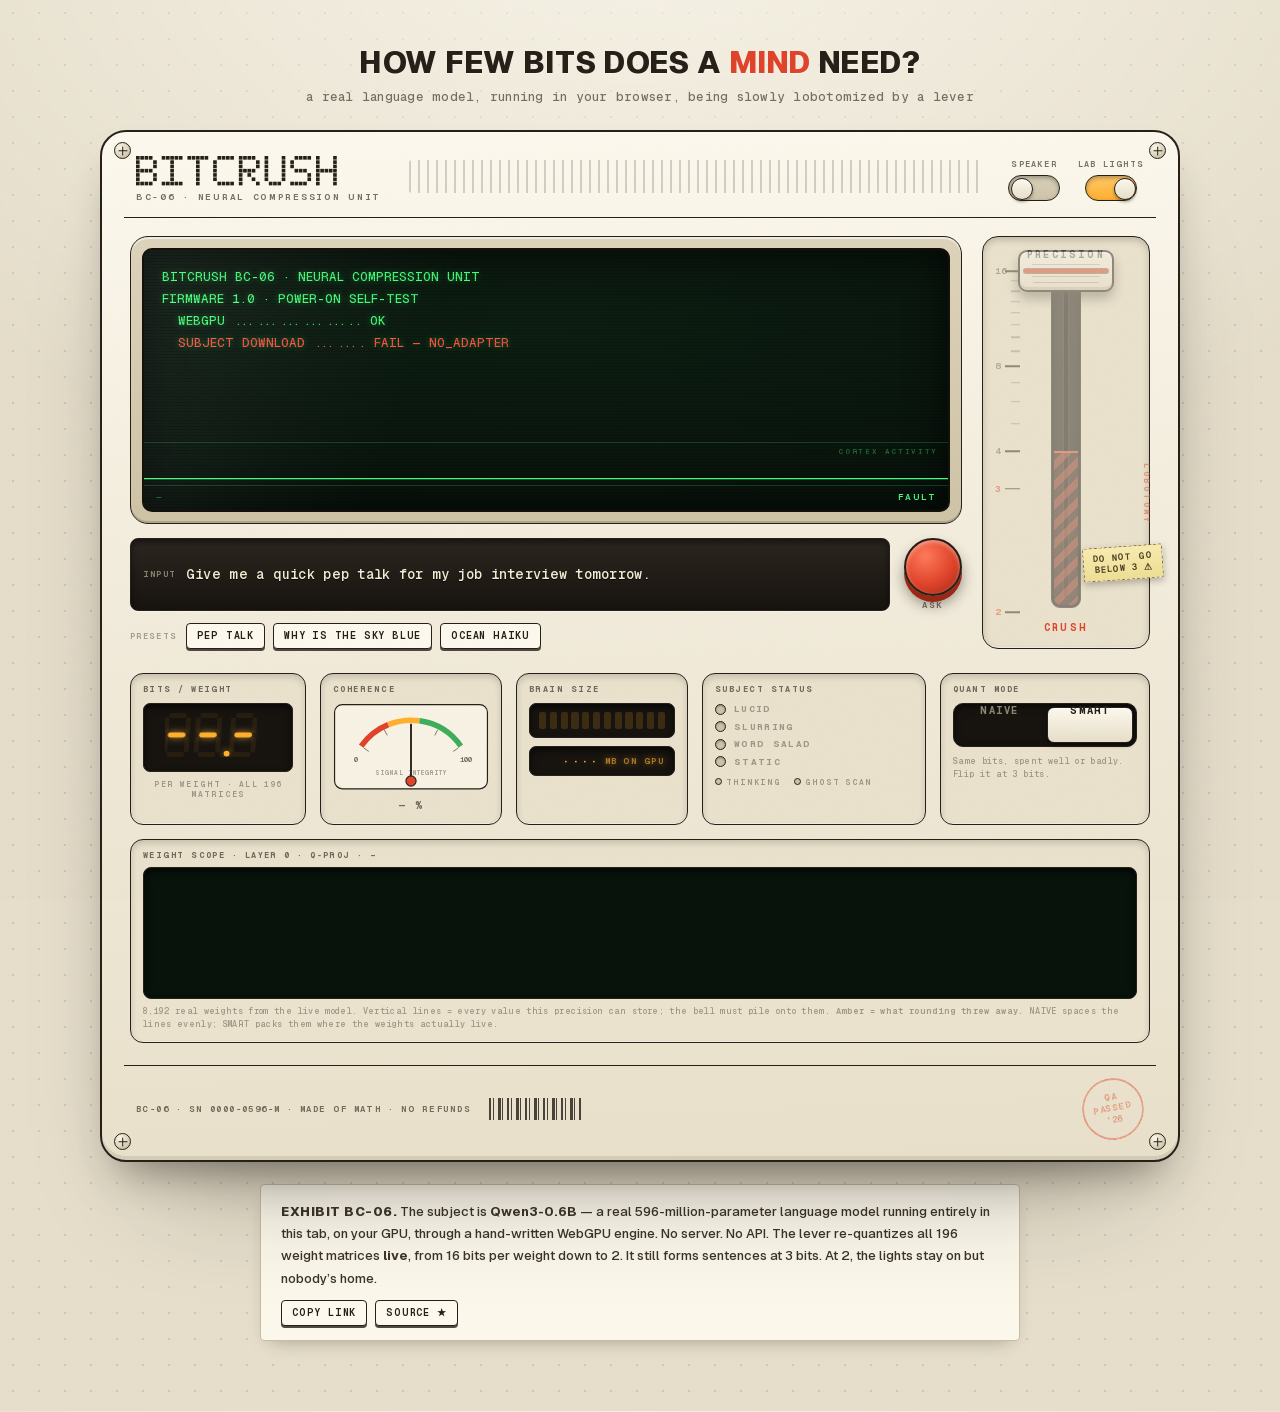
==== web/index.html @ f7dd3044 "BITCRUSH BC-06 — a real LLM in your browser, lobotomized by a lever A 596M-parameter language model " ====
<!doctype html>
<html lang="en">
<head>
<meta charset="utf-8" />
<meta name="viewport" content="width=device-width, initial-scale=1, viewport-fit=cover" />
<title>BITCRUSH BC-06 — lobotomize a live AI with a lever</title>
<meta name="description" content="A real 596-million-parameter language model running entirely in your browser on WebGPU. Slam the lever from 16 bits down to 2 and watch it lose its mind — live, on your words." />
<meta property="og:title" content="BITCRUSH BC-06 — how few bits does a mind need?" />
<meta property="og:description" content="A real LLM runs in your browser. A lever strips bits off every weight, live. It still talks at 3 bits. At 2, it speaks in tongues." />
<meta property="og:type" content="website" />
<meta name="theme-color" content="#e6decb" />
<link rel="icon" href="data:image/svg+xml,%3Csvg xmlns='http://www.w3.org/2000/svg' viewBox='0 0 7 9'%3E%3Crect width='7' height='9' fill='%23f5efe0'/%3E%3Cg fill='%23262019'%3E%3Crect x='1' y='1' width='4' height='1'/%3E%3Crect x='1' y='2' width='1' height='1'/%3E%3Crect x='5' y='2' width='1' height='1'/%3E%3Crect x='1' y='3' width='1' height='1'/%3E%3Crect x='5' y='3' width='1' height='1'/%3E%3Crect x='1' y='4' width='4' height='1'/%3E%3Crect x='1' y='5' width='1' height='1'/%3E%3Crect x='5' y='5' width='1' height='1'/%3E%3Crect x='1' y='6' width='1' height='1'/%3E%3Crect x='5' y='6' width='1' height='1'/%3E%3Crect x='1' y='7' width='3' height='1'/%3E%3C/g%3E%3Crect x='4' y='7' width='1' height='1' fill='%23e0442a'/%3E%3C/svg%3E" />
<link rel="stylesheet" href="./machine.css?v=2" />
</head>
<body>
<a class="skip" href="#lever">skip to the lever</a>

<header class="site-top">
  <h1>HOW FEW BITS DOES A <span class="redword">MIND</span> NEED?</h1>
  <p class="sub">a real language model, running in your browser, being slowly lobotomized by a lever</p>
</header>

<main class="bench">
  <!-- ═══ THE MACHINE ═══ -->
  <section class="device" id="device" aria-label="BITCRUSH BC-06 neural compression unit">
    <button class="screw s-tl" tabindex="-1" aria-hidden="true"></button>
    <button class="screw s-tr" tabindex="-1" aria-hidden="true"></button>
    <button class="screw s-bl" tabindex="-1" aria-hidden="true"></button>
    <button class="screw s-br" tabindex="-1" aria-hidden="true"></button>

    <div class="plate-top">
      <div class="brand">
        <div id="pixelmark" aria-label="BITCRUSH"></div>
        <div class="brand-sub">BC-06 · NEURAL COMPRESSION UNIT</div>
      </div>
      <div class="vents" aria-hidden="true"></div>
      <div class="top-switches">
        <div class="switch-unit">
          <span>SPEAKER</span>
          <button class="rocker" id="swSound" aria-pressed="false" aria-label="Speaker on/off"></button>
        </div>
        <div class="switch-unit">
          <span>LAB LIGHTS</span>
          <button class="rocker" id="swLights" aria-pressed="true" aria-label="Lab lights on/off"></button>
        </div>
      </div>
    </div>

    <div class="mainrow">
      <div class="left">
        <div class="crt-bezel">
          <div class="crt" id="crt">
            <div class="crt-inner" id="crtInner">
              <div class="bootlog" id="bootlog"></div>
              <div class="chat" id="chat" hidden>
                <div class="q" id="qEcho"></div>
                <div class="ans" id="ans"><span id="outStream"></span><span class="cur" id="cursor" hidden></span></div>
                <div class="ghostline" id="ghostLine"></div>
              </div>
            </div>
            <div class="ekg-wrap"><canvas id="ekg"></canvas></div>
            <div class="statusline"><span id="stTok">—</span><span class="st-state" id="stState">BOOTING</span></div>
          </div>
        </div>

        <div class="askrow">
          <div class="tape-input">
            <span class="tp-label">INPUT</span>
            <input id="prompt" maxlength="160" spellcheck="false" autocomplete="off"
                   value="Give me a quick pep talk for my job interview tomorrow."
                   placeholder="ASK THE SUBJECT ANYTHING" aria-label="Ask the subject anything" />
          </div>
          <div class="arcade-unit">
            <button class="arcade" id="askBtn" aria-label="Ask"></button>
            <span>ASK</span>
          </div>
        </div>

        <div class="presets">
          <span class="presets-lab">PRESETS</span>
          <button class="chip" data-q="Give me a quick pep talk for my job interview tomorrow.">PEP TALK</button>
          <button class="chip" data-q="Why is the sky blue?">WHY IS THE SKY BLUE</button>
          <button class="chip" data-q="Write a haiku about the ocean.">OCEAN HAIKU</button>
        </div>
      </div>

      <div class="lever-unit">
        <span class="lu-lab">PRECISION</span>
        <div class="lever" id="lever" role="slider" tabindex="0"
             aria-label="Precision lever — bits per weight" aria-valuemin="2" aria-valuemax="16" aria-valuenow="16" aria-valuetext="16 bits per weight">
          <div class="scale" id="leverScale" aria-hidden="true"></div>
          <div class="slot"><div class="redzone"></div></div>
          <span class="rz-lab" aria-hidden="true">LOBOTOMY</span>
          <div class="cap" id="cap"></div>
        </div>
        <span class="lu-lab crush">CRUSH</span>
        <button class="tape" id="tape">DO NOT GO<br/>BELOW 3 ⚠</button>
      </div>
    </div>

    <div class="deck">
      <div class="module m-bits">
        <label>BITS / WEIGHT</label>
        <div class="lcd"><div id="seg"></div></div>
        <div class="sub-lab">PER WEIGHT · ALL 196 MATRICES</div>
      </div>

      <div class="module m-vu">
        <label>COHERENCE</label>
        <svg class="vusvg" viewBox="0 0 200 112" aria-hidden="true">
          <rect class="vu-face" x="2" y="2" width="196" height="108" rx="10"></rect>
          <path class="vu-arc red"   d="M36.1 55.3 A78 78 0 0 1 70.8 27.7"></path>
          <path class="vu-arc amb"   d="M70.8 27.7 A78 78 0 0 1 110.9 22.8"></path>
          <path class="vu-arc green" d="M110.9 22.8 A78 78 0 0 1 163.9 55.3"></path>
          <line class="vu-tick" x1="45.9" y1="62.1" x2="39.4" y2="57.6"></line>
          <line class="vu-tick" x1="69.5" y1="41.5" x2="65.8" y2="34.4"></line>
          <line class="vu-tick" x1="100" y1="34" x2="100" y2="26"></line>
          <line class="vu-tick" x1="130.5" y1="41.5" x2="134.2" y2="34.4"></line>
          <line class="vu-tick" x1="154.1" y1="62.1" x2="160.6" y2="57.6"></line>
          <text class="vu-num" x="30" y="76" text-anchor="middle">0</text>
          <text class="vu-num" x="170" y="76" text-anchor="middle">100</text>
          <text class="vu-title" x="100" y="92" text-anchor="middle">SIGNAL INTEGRITY</text>
          <g id="needle" style="transform-origin: 100px 100px;">
            <line x1="100" y1="100" x2="100" y2="27"></line>
            <circle class="counter" cx="100" cy="100" r="6.5"></circle>
          </g>
        </svg>
        <div class="vu-readout"><span id="cohNum">—</span> %</div>
      </div>

      <div class="module m-size">
        <label>BRAIN SIZE</label>
        <div class="ledbar" id="ledbar" aria-hidden="true"></div>
        <div class="lcd small"><span id="mbNum">····</span><small>MB ON GPU</small></div>
      </div>

      <div class="module m-status">
        <label>SUBJECT STATUS</label>
        <ul class="leds" id="statusLeds">
          <li data-s="lucid" style="--led:#45d465"><i></i>LUCID</li>
          <li data-s="slurring" style="--led:#ffb02e"><i></i>SLURRING</li>
          <li data-s="salad" style="--led:#ff7a2e"><i></i>WORD SALAD</li>
          <li data-s="static" style="--led:#ff4030"><i></i>STATIC</li>
        </ul>
        <div class="minileds">
          <span id="ledThink"><i></i>THINKING</span>
          <span id="ledGhost"><i></i>GHOST SCAN</span>
        </div>
      </div>

      <div class="module m-mode">
        <label>QUANT MODE</label>
        <button class="bigswitch" id="modeSwitch" data-mode="smart" aria-label="Quantization mode: smart" aria-pressed="true">
          <span class="s-naive">NAIVE</span><span class="s-smart">SMART</span>
          <div class="paddle" aria-hidden="true"></div>
        </button>
        <div class="micro">Same bits, spent well or badly. Flip it at 3 bits.</div>
      </div>

      <div class="module m-scope">
        <label>WEIGHT SCOPE · LAYER 0 · Q-PROJ · <span id="scopeInfo">—</span></label>
        <canvas id="scope"></canvas>
        <div class="micro" id="scopeMicro">8,192 real weights from the live model. Vertical lines = every value this precision can store; the bell must pile onto them. <b>Amber = what rounding threw away.</b> NAIVE spaces the lines evenly; SMART packs them where the weights actually live.</div>
      </div>
    </div>

    <div class="plate-bot">
      <span class="serial">BC-06 · SN 0000-0596-M · MADE OF MATH · NO REFUNDS</span>
      <div class="barcode" aria-hidden="true"></div>
      <span class="plate-spacer"></span>
      <button class="stamp" id="stamp" tabindex="-1">QA<br/>PASSED<br/>’26</button>
    </div>
  </section>

  <!-- museum placard -->
  <aside class="placard">
    <p><strong>EXHIBIT BC-06.</strong> The subject is <em>Qwen3-0.6B</em> — a real 596-million-parameter language model running entirely in this tab, on your GPU, through a hand-written WebGPU engine. No server. No API. The lever re-quantizes all 196 weight matrices <em>live</em>, from 16 bits per weight down to 2. It still forms sentences at 3 bits. At 2, the lights stay on but nobody’s home.</p>
    <div class="pl-actions">
      <button class="chip" id="copyLink">COPY LINK</button>
      <a class="chip" href="https://github.com/blazingphoenix7/bitcrush" id="srcLink" target="_blank" rel="noreferrer">SOURCE ★</a>
      <span class="pl-perf" id="perfNote"></span>
    </div>
  </aside>
</main>

<div class="sr-live" aria-live="polite" id="srLive"></div>
<noscript><p style="text-align:center;font-family:monospace">BC-06 requires JavaScript (and WebGPU).</p></noscript>
<script type="module" src="./machine.mjs?v=8"></script>
</body>
</html>
---- web/machine.css ----
/* ═══════════════════════════════════════════════════════════════════════════
   BITCRUSH BC-06 — the page is a machine.
   Warm bench, cream instrument, silkscreen ink, phosphor CRT, amber LEDs.
   Nothing in the background moves. Everything on the device begs to be touched.
   ═══════════════════════════════════════════════════════════════════════════ */

@font-face { font-family: "Geist"; src: url("./fonts/Geist-Variable.woff2") format("woff2"); font-weight: 100 900; font-display: swap; }
@font-face { font-family: "Geist Mono"; src: url("./fonts/GeistMono-Variable.woff2") format("woff2"); font-weight: 100 900; font-display: swap; }

:root {
  /* bench + body */
  --desk: #e6decb;
  --desk-dot: rgba(41, 35, 25, .13);
  --paper-ink: #262019;

  /* the instrument */
  --shell: #f5efe0;         /* cream plastic */
  --shell-hi: #fdf9ee;
  --shell-lo: #e7dfc9;
  --recess: #eae2cd;        /* milled control wells */
  --ink: #262019;           /* silkscreen */
  --ink-soft: rgba(38, 32, 25, .62);
  --ink-faint: rgba(38, 32, 25, .38);

  /* lights + signals */
  --red: #e0442a;           /* cherry — danger, stamps, arcade button */
  --red-deep: #9c2716;
  --amber: #ffb02e;         /* LED / LCD */
  --amber-dim: rgba(255, 176, 46, .16);
  --phos: #45ff78;          /* CRT phosphor */
  --phos-dim: #1d5c33;
  --screen: #08130c;        /* CRT glass */
  --lcd-bg: #171410;

  --line: 1.5px solid var(--ink);
  --mono: "Geist Mono", ui-monospace, "Cascadia Mono", Consolas, monospace;
  --sans: "Geist", system-ui, -apple-system, sans-serif;

  --grain: url("data:image/svg+xml,%3Csvg xmlns='http://www.w3.org/2000/svg' width='240' height='240'%3E%3Cfilter id='n'%3E%3CfeTurbulence type='fractalNoise' baseFrequency='0.8' numOctaves='2' stitchTiles='stitch'/%3E%3C/filter%3E%3Crect width='100%25' height='100%25' filter='url(%23n)'/%3E%3C/svg%3E");
}

* { box-sizing: border-box; margin: 0; padding: 0; }
html { -webkit-text-size-adjust: 100%; }

body {
  min-height: 100vh;
  background:
    radial-gradient(ellipse 120% 80% at 50% -10%, rgba(255, 253, 244, .75), transparent 60%),
    radial-gradient(var(--desk-dot) 1px, transparent 1.4px),
    var(--desk);
  background-size: auto, 26px 26px, auto;
  color: var(--paper-ink);
  font-family: var(--sans);
  -webkit-font-smoothing: antialiased;
  overflow-x: hidden;
  transition: background-color .5s ease;
}
body::after { /* static paper grain — never animates */
  content: ""; position: fixed; inset: 0; z-index: 60; pointer-events: none;
  background-image: var(--grain); background-size: 240px;
  opacity: .045; mix-blend-mode: multiply;
}

/* lab lights off — the desk goes dark, the machine keeps its own light */
body.dark {
  --desk: #171310;
  --desk-dot: rgba(255, 244, 214, .07);
  --paper-ink: #d8d0bc;
  background:
    radial-gradient(ellipse 90% 60% at 50% 8%, rgba(69, 255, 120, .05), transparent 60%),
    radial-gradient(var(--desk-dot) 1px, transparent 1.4px),
    var(--desk);
  background-size: auto, 26px 26px, auto;
}
body.dark::after { mix-blend-mode: screen; opacity: .05; }
body.dark .device { box-shadow: 0 34px 60px -22px rgba(0, 0, 0, .85), 0 90px 140px -60px rgba(0, 0, 0, .7), inset 0 2px 0 var(--shell-hi); }
body.dark .crt { box-shadow: inset 0 0 42px rgba(0, 0, 0, .75), 0 0 54px rgba(69, 255, 120, .16); }
body.dark .placard { background: #211c15; border-color: #453b2c; color: #cfc6b0; box-shadow: 0 10px 24px -14px rgba(0,0,0,.9); }
body.dark .placard strong, body.dark .placard em { color: #ede4cd; }

.sr-live { position: absolute; width: 1px; height: 1px; overflow: hidden; clip-path: inset(50%); }
.skip { position: absolute; left: -9999px; top: 8px; z-index: 99; background: var(--ink); color: var(--shell); font: 700 12px var(--mono); padding: 8px 12px; border-radius: 6px; }
.skip:focus { left: 8px; }

::selection { background: var(--red); color: #fff; }

/* ── headline: a stenciled line on the wall, not a marketing hero ─────────── */
.site-top { text-align: center; padding: clamp(26px, 5vh, 52px) 16px 6px; }
.site-top h1 {
  font: 800 clamp(19px, 3.1vw, 31px)/1.15 var(--sans);
  letter-spacing: .01em; text-transform: uppercase;
  text-shadow: 0 1px 0 rgba(255, 255, 255, .5);
}
body.dark .site-top h1 { text-shadow: none; }
.site-top h1 .redword { color: var(--red); }
.site-top .sub {
  margin-top: 7px; font: 500 12.5px/1.5 var(--mono);
  color: var(--ink-soft); letter-spacing: .02em;
}
body.dark .site-top .sub { color: rgba(216, 208, 188, .72); }

/* ── bench layout ─────────────────────────────────────────────────────────── */
.bench { display: flex; flex-direction: column; align-items: center; gap: 22px; padding: 18px 14px 70px; }

/* ═══ THE DEVICE ═══════════════════════════════════════════════════════════ */
.device {
  position: relative;
  width: min(1080px, 100%);
  background: linear-gradient(178deg, var(--shell-hi) 0%, var(--shell) 34%, var(--shell-lo) 100%);
  border: 2px solid var(--ink);
  border-radius: 26px;
  padding: 20px 22px 18px;
  box-shadow:
    inset 0 2px 0 var(--shell-hi),
    inset 0 -4px 0 rgba(38, 32, 25, .10),
    0 26px 44px -20px rgba(38, 32, 25, .5),
    0 70px 110px -60px rgba(38, 32, 25, .38);
  transition: box-shadow .5s ease;
}
.device.rattle { animation: rattle .5s linear 1; }
@keyframes rattle {
  0%, 100% { transform: translate(0, 0); }
  12% { transform: translate(-3px, 1px) rotate(-.24deg); } 25% { transform: translate(3px, -1px) rotate(.2deg); }
  37% { transform: translate(-3px, -1px); } 50% { transform: translate(3px, 1px) rotate(-.2deg); }
  62% { transform: translate(-2px, 1px); } 75% { transform: translate(2px, -1px); } 87% { transform: translate(-1px, 0); }
}

/* corner screws (click to spin — they do nothing, gloriously) */
.screw {
  position: absolute; width: 17px; height: 17px; border-radius: 50%;
  background: radial-gradient(circle at 34% 30%, #fbf6e8, #d8cfb6 62%, #b7ac8e);
  border: 1.5px solid var(--ink);
  cursor: pointer; padding: 0; transition: transform .45s cubic-bezier(.2, 1.4, .4, 1);
  z-index: 4;
}
.screw::before, .screw::after {
  content: ""; position: absolute; left: 50%; top: 50%; background: var(--ink); border-radius: 1px;
}
.screw::before { width: 9px; height: 1.6px; transform: translate(-50%, -50%); }
.screw::after { width: 1.6px; height: 9px; transform: translate(-50%, -50%); }
.s-tl { top: 10px; left: 12px; } .s-tr { top: 10px; right: 12px; }
.s-bl { bottom: 10px; left: 12px; } .s-br { bottom: 10px; right: 12px; }

/* ── top plate: brand + vents + switches ─────────────────────────────────── */
.plate-top {
  display: flex; align-items: center; gap: 20px;
  padding: 4px 12px 14px; border-bottom: var(--line);
}
.brand { display: flex; flex-direction: column; gap: 5px; min-width: 0; }
.pixelmark-svg { height: 30px; width: auto; display: block; }
.pxl { fill: var(--ink); }
.pxl.dead { fill: transparent; }
.pxl.hot { fill: var(--red); }
.brand-sub { font: 700 9.5px var(--mono); letter-spacing: .18em; color: var(--ink-soft); white-space: nowrap; }

.vents { flex: 1; align-self: stretch; margin: 4px 8px 10px; min-width: 40px;
  background: repeating-linear-gradient(90deg, var(--ink-faint) 0 2px, transparent 2px 9px);
  border-radius: 3px; opacity: .5;
}

.top-switches { display: flex; gap: 18px; align-items: center; }
.switch-unit { display: flex; flex-direction: column; align-items: center; gap: 5px; }
.switch-unit > span { font: 700 8.5px var(--mono); letter-spacing: .14em; color: var(--ink-soft); }

/* rocker toggle */
.rocker {
  width: 52px; height: 26px; border-radius: 14px; border: var(--line);
  background: linear-gradient(180deg, #d9d0b8, #cfc5a9);
  box-shadow: inset 0 2px 4px rgba(38, 32, 25, .35);
  position: relative; cursor: pointer; padding: 0;
  transition: background .15s ease;
}
.rocker::after {
  content: ""; position: absolute; top: 2px; left: 2px; width: 20px; height: 20px; border-radius: 50%;
  background: linear-gradient(180deg, var(--shell-hi), var(--shell-lo));
  border: 1.5px solid var(--ink);
  box-shadow: 0 2px 3px rgba(38, 32, 25, .4), inset 0 1px 0 #fff;
  transition: left .13s cubic-bezier(.3, 1.4, .5, 1);
}
.rocker[aria-pressed="true"] { background: linear-gradient(180deg, #ffca6a, var(--amber)); }
.rocker[aria-pressed="true"]::after { left: 28px; }
.rocker:active::after { transform: scale(.92); }

/* ── main row: CRT + lever ────────────────────────────────────────────────── */
.mainrow { display: grid; grid-template-columns: 1fr 168px; gap: 20px; padding: 18px 6px 6px; align-items: stretch; }

/* CRT bezel + glass */
.crt-bezel {
  background: linear-gradient(180deg, #ded4bc, #cfc4a6);
  border: var(--line); border-radius: 18px; padding: 11px;
  box-shadow: inset 0 2px 0 rgba(255, 255, 255, .55), inset 0 -2px 0 rgba(38, 32, 25, .18);
}
.crt {
  position: relative; border-radius: 10px; border: 2px solid #14100a;
  background: radial-gradient(ellipse 110% 90% at 50% 30%, #0d1e12, var(--screen) 78%);
  min-height: 264px;
  box-shadow: inset 0 0 38px rgba(0, 0, 0, .7);
  overflow: hidden;
  display: flex; flex-direction: column;
  transition: box-shadow .5s ease;
}
.crt::before { /* glass glare — static */
  content: ""; position: absolute; inset: 0; z-index: 3; pointer-events: none;
  background: linear-gradient(112deg, rgba(255, 255, 255, .075) 0%, rgba(255, 255, 255, .02) 24%, transparent 36%);
}
.crt::after { /* scanlines — static */
  content: ""; position: absolute; inset: 0; z-index: 3; pointer-events: none;
  background: repeating-linear-gradient(0deg, transparent 0 2px, rgba(0, 0, 0, .16) 2px 3px);
}
.crt.flicker .crt-inner { animation: flick .14s steps(2) infinite; }
@keyframes flick { 50% { opacity: .93; } }
.crt.tear .crt-inner { animation: tear .5s steps(6) 1; }
@keyframes tear {
  0% { clip-path: inset(0); transform: translateX(0); }
  18% { clip-path: inset(12% 0 64% 0); transform: translateX(-7px); }
  36% { clip-path: inset(58% 0 8% 0); transform: translateX(9px); }
  54% { clip-path: inset(30% 0 42% 0); transform: translateX(-5px); }
  72% { clip-path: inset(0 0 78% 0); transform: translateX(4px); }
  100% { clip-path: inset(0); transform: translateX(0); }
}

.crt-inner {
  position: relative; z-index: 1; flex: 1;
  padding: 16px 18px 8px;
  font: 500 14.5px/1.65 var(--mono);
  color: var(--phos);
  text-shadow: 0 0 7px rgba(69, 255, 120, .38);
  overflow-y: auto; max-height: 320px;
  scrollbar-width: thin; scrollbar-color: var(--phos-dim) transparent;
}
.bootlog { white-space: pre-wrap; word-break: break-word; font-size: 12.5px; line-height: 1.75; }
.bootlog .ok { color: var(--phos); } .bootlog .fail { color: #ff5340; }
.chat .q { color: var(--phos-dim); text-shadow: none; font-size: 12.5px; margin-bottom: 8px; }
.chat .ans { white-space: pre-wrap; word-break: break-word; }
.chat .tok { transition: color .25s ease; }

.cur { display: inline-block; width: .55ch; height: 1.02em; margin-left: 2px;
  background: var(--phos); vertical-align: text-bottom; transform: translateY(2px);
  animation: blink 1s steps(2) infinite; box-shadow: 0 0 8px rgba(69,255,120,.6); }
.cur[hidden] { display: none; }
@keyframes blink { 50% { opacity: 0; } }

/* ghost divergences — fp16's word haunts the crushed one */
.tok.div { border-bottom: 1px dashed var(--amber); cursor: help; position: relative; }
.tok.div:hover::after, .tok.div:focus::after {
  content: "16-BIT MEANT: " attr(data-meant);
  position: absolute; left: 0; bottom: calc(100% + 7px); z-index: 6;
  background: #0d1a10; border: 1px solid var(--phos); color: #b7ffcb;
  font: 700 9.5px var(--mono); letter-spacing: .06em; white-space: nowrap;
  padding: 4px 8px; border-radius: 3px;
  box-shadow: 0 0 14px rgba(69, 255, 120, .3);
}
.ghostline { margin-top: 10px; font-size: 10.5px; letter-spacing: .05em; color: var(--phos-dim); text-shadow: none; }
.ghostline b { color: var(--amber); font-weight: 700; }

.ekg-wrap { position: relative; z-index: 1; border-top: 1px solid rgba(69, 255, 120, .18); }
#ekg { display: block; width: 100%; height: 42px; }

.statusline {
  position: relative; z-index: 1;
  display: flex; justify-content: space-between; gap: 10px;
  padding: 5px 12px 7px; border-top: 1px solid rgba(69, 255, 120, .18);
  font: 700 9.5px var(--mono); letter-spacing: .12em; color: var(--phos-dim);
}
.statusline .st-state { color: var(--phos); }

/* ── ask row: label-tape input + arcade button ────────────────────────────── */
.askrow { display: flex; gap: 14px; margin-top: 14px; align-items: stretch; }
.tape-input {
  flex: 1; display: flex; align-items: center;
  background: linear-gradient(180deg, #2c2620, #17130e);
  border: var(--line); border-radius: 8px; padding: 0 4px 0 12px;
  box-shadow: inset 0 3px 6px rgba(0, 0, 0, .5), 0 1px 0 rgba(255, 255, 255, .4);
}
.tape-input .tp-label { font: 700 8.5px var(--mono); color: #8d8471; letter-spacing: .14em; margin-right: 10px; user-select: none; }
.tape-input input {
  flex: 1; background: none; border: 0; outline: 0;
  font: 600 13.5px var(--mono); letter-spacing: .02em;
  color: #f2ead2; text-shadow: 0 1px 0 rgba(0, 0, 0, .8);
  padding: 12px 8px 12px 0; min-width: 0;
}
.tape-input input::placeholder { color: #6b634f; }

.arcade-unit { display: flex; flex-direction: column; align-items: center; gap: 4px; }
.arcade {
  width: 58px; height: 58px; border-radius: 50%; border: 2px solid var(--ink); cursor: pointer;
  background: radial-gradient(circle at 36% 30%, #ff7a5a, var(--red) 55%, var(--red-deep));
  box-shadow: 0 6px 0 var(--red-deep), 0 9px 14px rgba(38, 32, 25, .45), inset 0 2px 4px rgba(255, 255, 255, .45);
  transition: transform .06s ease, box-shadow .06s ease;
}
.arcade:active, .arcade.pressed {
  transform: translateY(5px);
  box-shadow: 0 1px 0 var(--red-deep), 0 3px 6px rgba(38, 32, 25, .4), inset 0 2px 4px rgba(255, 255, 255, .35);
}
.arcade-unit > span { font: 700 9px var(--mono); letter-spacing: .18em; color: var(--ink-soft); }

.presets { display: flex; align-items: center; gap: 8px; margin-top: 12px; flex-wrap: wrap; }
.presets-lab { font: 700 8.5px var(--mono); letter-spacing: .16em; color: var(--ink-faint); }
.chip {
  font: 700 10px var(--mono); letter-spacing: .08em; color: var(--ink);
  background: var(--shell-hi); border: var(--line); border-radius: 4px;
  padding: 6px 10px; cursor: pointer;
  box-shadow: 0 2px 0 rgba(38, 32, 25, .8);
  transition: transform .06s ease, box-shadow .06s ease, background .12s ease, color .12s ease;
  text-decoration: none; display: inline-block;
}
.chip:hover { background: var(--ink); color: var(--shell-hi); }
.chip:active { transform: translateY(2px); box-shadow: 0 0 0 rgba(38, 32, 25, .8); }

/* ── THE LEVER ────────────────────────────────────────────────────────────── */
.lever-unit {
  position: relative; display: flex; flex-direction: column; align-items: center;
  background: var(--recess); border: var(--line); border-radius: 16px;
  padding: 12px 10px 14px;
  box-shadow: inset 0 3px 7px rgba(38, 32, 25, .22), inset 0 -1px 0 rgba(255, 255, 255, .6);
}
.lu-lab { font: 800 10px var(--mono); letter-spacing: .22em; color: var(--ink-soft); }
.lu-lab.crush { color: var(--red); }

.lever { position: relative; flex: 1; width: 100%; min-height: 300px; margin: 10px 0; cursor: grab; touch-action: none; outline-offset: 4px; }
.lever.grabbing { cursor: grabbing; }
.lever.locked { opacity: .45; pointer-events: none; }

.lever .scale { position: absolute; inset: 0 auto 0 6px; width: 30px; }
.lever .tick { position: absolute; top: var(--p); left: 12px; width: 9px; height: 1.5px; background: var(--ink-faint); transform: translateY(-50%); }
.lever .tick.major { left: 6px; width: 15px; background: var(--ink); }
.lever .tick-num {
  position: absolute; top: var(--p); left: -4px; transform: translateY(-50%);
  font: 700 9.5px var(--mono); color: var(--ink-soft);
}
.lever .tick-num.hot { color: var(--red); font-weight: 800; }

.lever .slot {
  position: absolute; top: 4px; bottom: 4px; left: 50%; width: 30px; transform: translateX(-50%);
  background: linear-gradient(180deg, #221d15, #171310);
  border: var(--line); border-radius: 9px;
  box-shadow: inset 0 4px 9px rgba(0, 0, 0, .7);
}
.lever .slot::before { /* center rail */
  content: ""; position: absolute; left: 50%; top: 8px; bottom: 8px; width: 4px; transform: translateX(-50%);
  background: #060504; border-radius: 3px; box-shadow: 0 0 0 1px rgba(255,255,255,.05);
}
.lever .redzone {
  position: absolute; left: 2px; right: 2px; top: var(--rz); bottom: 2px;
  border-radius: 0 0 7px 7px;
  background: repeating-linear-gradient(-45deg, rgba(224, 68, 42, .5) 0 7px, rgba(224, 68, 42, .12) 7px 14px);
  border-top: 2px solid var(--red);
}
.lever .rz-lab {
  position: absolute; right: -13px; top: calc(var(--rz) + 12px);
  writing-mode: vertical-rl; font: 800 8.5px var(--mono); letter-spacing: .3em;
  color: var(--red);
}

.lever .cap {
  position: absolute; top: var(--p); left: 50%; transform: translate(-50%, -50%);
  width: 96px; height: 42px; z-index: 2;
  background: linear-gradient(180deg, var(--shell-hi) 0%, var(--shell) 45%, var(--shell-lo) 100%);
  border: 2px solid var(--ink); border-radius: 9px;
  box-shadow: 0 7px 12px rgba(38, 32, 25, .5), inset 0 2px 0 #fff, inset 0 -3px 0 rgba(38, 32, 25, .16);
  transition: width .1s ease, height .1s ease;
}
.lever .cap::before { /* grip ridges */
  content: ""; position: absolute; inset: 7px 12px;
  background: repeating-linear-gradient(0deg, rgba(38, 32, 25, .28) 0 1.5px, transparent 1.5px 6px);
  border-radius: 3px;
}
.lever .cap::after { /* index stripe */
  content: ""; position: absolute; left: 4px; right: 4px; top: 50%; height: 4px; transform: translateY(-50%);
  background: var(--red); border-radius: 2px; box-shadow: 0 0 0 1px rgba(38, 32, 25, .55);
}
.lever.grabbing .cap { width: 100px; height: 46px; }

/* the dare */
.tape {
  position: absolute; right: -14px; bottom: 68px; z-index: 3;
  transform: rotate(-4deg);
  background: linear-gradient(180deg, #f8ecb1, #efdf95);
  border: 1.5px dashed rgba(38, 32, 25, .55); border-radius: 2px;
  font: 700 9px var(--mono); letter-spacing: .1em; color: #4a3d1f;
  padding: 5px 9px; cursor: pointer;
  box-shadow: 0 3px 7px rgba(38, 32, 25, .3);
  transition: transform .15s ease;
}
.tape:hover { transform: rotate(-1deg) scale(1.05); }

/* ── control deck ─────────────────────────────────────────────────────────── */
.deck {
  display: grid; grid-template-columns: 176px 182px 172px 1fr 210px; gap: 14px;
  padding: 18px 6px 8px; align-items: stretch;
}
.m-scope { grid-column: 1 / -1; }                 /* the scope is a full-width bench strip */
.module {
  background: var(--recess); border: var(--line); border-radius: 13px;
  padding: 10px 12px 12px;
  box-shadow: inset 0 3px 6px rgba(38, 32, 25, .18), inset 0 -1px 0 rgba(255, 255, 255, .55);
  display: flex; flex-direction: column; gap: 8px; min-width: 0;
}
.module > label { font: 800 8.5px var(--mono); letter-spacing: .17em; color: var(--ink-soft); white-space: nowrap; overflow: hidden; text-overflow: ellipsis; }

.lcd {
  background: var(--lcd-bg); border: var(--line); border-radius: 7px;
  box-shadow: inset 0 3px 7px rgba(0, 0, 0, .65);
  padding: 9px 10px; display: flex; align-items: center; justify-content: center;
}
.seg7 { height: 44px; width: auto; color: var(--amber); }
.seg { fill: currentColor; opacity: .07; }
.seg.on { opacity: 1; filter: drop-shadow(0 0 4px rgba(255, 176, 46, .75)); }
.lcd.small { padding: 6px 10px; font: 700 13px var(--mono); color: var(--amber); letter-spacing: .1em; text-shadow: 0 0 6px rgba(255, 176, 46, .5); justify-content: flex-end; }
.lcd.small small { font-size: 9px; color: rgba(255, 176, 46, .6); margin-left: 5px; letter-spacing: .14em; }
.m-bits .sub-lab { font: 700 8px var(--mono); letter-spacing: .14em; color: var(--ink-faint); text-align: center; }

/* VU */
.vusvg { width: 100%; height: auto; display: block; }
.vu-face { fill: #f8f3e4; stroke: var(--ink); stroke-width: 1.5; }
.vu-arc { fill: none; stroke-width: 7; }
.vu-arc.green { stroke: #3fae5c; } .vu-arc.amb { stroke: var(--amber); } .vu-arc.red { stroke: var(--red); }
.vu-tick { stroke: var(--ink-soft); stroke-width: 1.2; }
.vu-num { font: 800 9px var(--mono); fill: var(--ink-soft); }
.vu-title { font: 800 8px var(--mono); letter-spacing: .18em; fill: var(--ink-faint); }
#needle { transition: transform .55s cubic-bezier(.25, 1.5, .4, 1); }
#needle line { stroke: var(--ink); stroke-width: 2.4; }
#needle .counter { fill: var(--red); stroke: var(--ink); stroke-width: 1.5; }
.vu-readout { font: 700 11px var(--mono); color: var(--ink-soft); text-align: center; letter-spacing: .1em; }

/* LED bargraph (brain size) */
.ledbar { display: flex; gap: 3.5px; background: var(--lcd-bg); border: var(--line); border-radius: 7px; padding: 8px 9px; box-shadow: inset 0 3px 7px rgba(0,0,0,.65); }
.ledbar i { flex: 1; height: 17px; border-radius: 2px; background: var(--amber-dim); }
.ledbar i.on { background: var(--amber); box-shadow: 0 0 7px rgba(255, 176, 46, .8); }
.ledbar i.on.top { background: #ff6a3d; box-shadow: 0 0 7px rgba(255, 106, 61, .8); }

/* status LEDs */
.leds { list-style: none; display: flex; flex-direction: column; gap: 5.5px; }
.leds li { display: flex; align-items: center; gap: 8px; font: 800 9.5px var(--mono); letter-spacing: .14em; color: var(--ink-faint); }
.leds li i { width: 11px; height: 11px; border-radius: 50%; border: 1.5px solid var(--ink); background: #cdc3a8; box-shadow: inset 0 1px 2px rgba(38,32,25,.4); }
.leds li.on { color: var(--ink); }
.leds li.on i { background: var(--led, var(--phos)); box-shadow: 0 0 9px var(--led, var(--phos)); }
.minileds { display: flex; gap: 13px; margin-top: 2px; font: 700 8px var(--mono); letter-spacing: .12em; color: var(--ink-faint); align-items: center; }
.minileds i { width: 7px; height: 7px; border-radius: 50%; border: 1px solid var(--ink); background: #cdc3a8; display: inline-block; margin-right: 4px; vertical-align: 0; }
.minileds .lit i { background: var(--amber); box-shadow: 0 0 6px var(--amber); }

/* mode switch */
.bigswitch {
  position: relative; height: 44px; border: var(--line); border-radius: 10px; cursor: pointer;
  background: var(--lcd-bg); box-shadow: inset 0 3px 7px rgba(0, 0, 0, .6);
  display: grid; grid-template-columns: 1fr 1fr; padding: 0;
}
.bigswitch span {
  z-index: 1; display: flex; align-items: center; justify-content: center;
  font: 800 10.5px var(--mono); letter-spacing: .12em; color: #8d8471;
  transition: color .15s ease;
}
.bigswitch .paddle {
  position: absolute; top: 3px; bottom: 3px; left: 3px; width: calc(50% - 5px); border-radius: 7px;
  background: linear-gradient(180deg, var(--shell-hi), var(--shell-lo));
  border: 1.5px solid var(--ink);
  box-shadow: 0 2px 4px rgba(0, 0, 0, .5), inset 0 1px 0 #fff;
  transition: left .15s cubic-bezier(.3, 1.3, .5, 1);
}
.bigswitch[data-mode="smart"] .paddle { left: calc(50% + 2px); }
.bigswitch[data-mode="naive"] .s-naive, .bigswitch[data-mode="smart"] .s-smart { color: var(--ink); }
.micro { font: 600 8.5px/1.5 var(--mono); letter-spacing: .04em; color: var(--ink-faint); }

/* scope */
.m-scope { gap: 6px; }
#scope { display: block; width: 100%; height: 132px; background: var(--screen); border: var(--line); border-radius: 8px; box-shadow: inset 0 3px 9px rgba(0, 0, 0, .7); }

/* EKG strip label */
.ekg-wrap::after {
  content: "CORTEX ACTIVITY"; position: absolute; right: 10px; top: 4px;
  font: 800 7.5px var(--mono); letter-spacing: .22em; color: rgba(69, 255, 120, .34);
  pointer-events: none;
}
.ekg-wrap { position: relative; }

/* ── bottom plate ─────────────────────────────────────────────────────────── */
.plate-bot {
  display: flex; align-items: center; gap: 18px;
  margin-top: 14px; padding: 12px 12px 2px; border-top: var(--line);
}
.serial { font: 700 9px var(--mono); letter-spacing: .16em; color: var(--ink-soft); }
.barcode {
  width: 92px; height: 22px; opacity: .82;
  background: repeating-linear-gradient(90deg,
    var(--ink) 0 2px, transparent 2px 4px, var(--ink) 4px 5px, transparent 5px 9px,
    var(--ink) 9px 12px, transparent 12px 13px, var(--ink) 13px 14px, transparent 14px 18px);
}
.plate-spacer { flex: 1; }
.stamp {
  transform: rotate(-11deg);
  border: 2.5px solid var(--red); color: var(--red); border-radius: 50%;
  width: 62px; height: 62px; display: grid; place-items: center;
  font: 800 9px/1.25 var(--mono); text-align: center; letter-spacing: .08em;
  opacity: .82; background: transparent; cursor: pointer; padding: 0;
  transition: transform .6s cubic-bezier(.2, 1.3, .4, 1);
  mask-image: var(--grain); mask-size: 130px; /* inky stamp texture */
}

/* ── placard ──────────────────────────────────────────────────────────────── */
.placard {
  width: min(760px, 100%);
  background: #fbf7ea; border: 1.5px solid #c9bd9f; border-radius: 4px;
  padding: 16px 20px 14px;
  box-shadow: 0 8px 18px -10px rgba(38, 32, 25, .4);
  font: 500 13px/1.7 var(--sans);
  color: #3c3427;
  transition: background .5s ease, color .5s ease;
}
.placard strong { font-weight: 800; letter-spacing: .04em; }
.placard em { font-style: normal; font-weight: 700; }
.placard .pl-actions { display: flex; gap: 8px; align-items: center; margin-top: 10px; flex-wrap: wrap; }
.placard .pl-perf { font: 600 10px var(--mono); color: var(--ink-faint); letter-spacing: .05em; margin-left: auto; }

/* ── focus / motion / responsive ──────────────────────────────────────────── */
:is(button, input, .lever, a):focus-visible { outline: 3px dashed var(--red); outline-offset: 3px; border-radius: 4px; }

@media (prefers-reduced-motion: reduce) {
  *, *::before, *::after { animation-duration: .001s !important; transition-duration: .001s !important; }
}

@media (max-width: 880px) {
  .mainrow { grid-template-columns: 1fr; }
  .device { padding: 14px 12px 12px; border-radius: 20px; }
  .plate-top { flex-wrap: wrap; gap: 12px; }
  .vents { display: none; }

  /* the lever lies down */
  .lever-unit { flex-direction: row; align-items: center; gap: 4px; padding: 10px 12px; }
  .lever { min-height: 84px; height: 84px; margin: 0 6px; }
  .lever .scale { inset: auto 0 4px 0; width: auto; height: 26px; }
  .lever .tick { top: auto; bottom: 10px; left: var(--p); width: 1.5px; height: 8px; transform: translateX(-50%); }
  .lever .tick.major { bottom: 6px; height: 13px; width: 2px; }
  .lever .tick-num { top: auto; bottom: -6px; left: var(--p); transform: translateX(-50%); }
  .lever .slot { top: 50%; bottom: auto; left: 4px; right: 4px; width: auto; height: 30px; transform: translateY(-78%); }
  .lever .slot::before { left: 8px; right: 8px; top: 50%; bottom: auto; width: auto; height: 4px; transform: translateY(-50%); }
  .lever .redzone { top: 2px; bottom: 2px; left: var(--rz); right: 2px; border-top: 0; border-left: 2px solid var(--red); border-radius: 0 7px 7px 0; }
  .lever .rz-lab { writing-mode: horizontal-tb; right: 2px; top: -12px; letter-spacing: .18em; }
  .lever .cap { top: 50%; left: var(--p); transform: translate(-50%, -78%); width: 46px; height: 62px; }
  .lever .cap::before { inset: 10px 8px; background: repeating-linear-gradient(90deg, rgba(38,32,25,.28) 0 1.5px, transparent 1.5px 6px); }
  .lever .cap::after { left: 50%; right: auto; top: 5px; bottom: 5px; width: 4px; height: auto; transform: translateX(-50%); }
  .tape { right: 8px; bottom: auto; top: -14px; }

  .deck { grid-template-columns: 1fr 1fr; }
  .m-scope { grid-column: 1 / -1; }
  .askrow { flex-direction: row; }
  .statusline { letter-spacing: .06em; }
}
@media (max-width: 480px) {
  .deck { grid-template-columns: 1fr; }
  .top-switches { gap: 10px; }
}
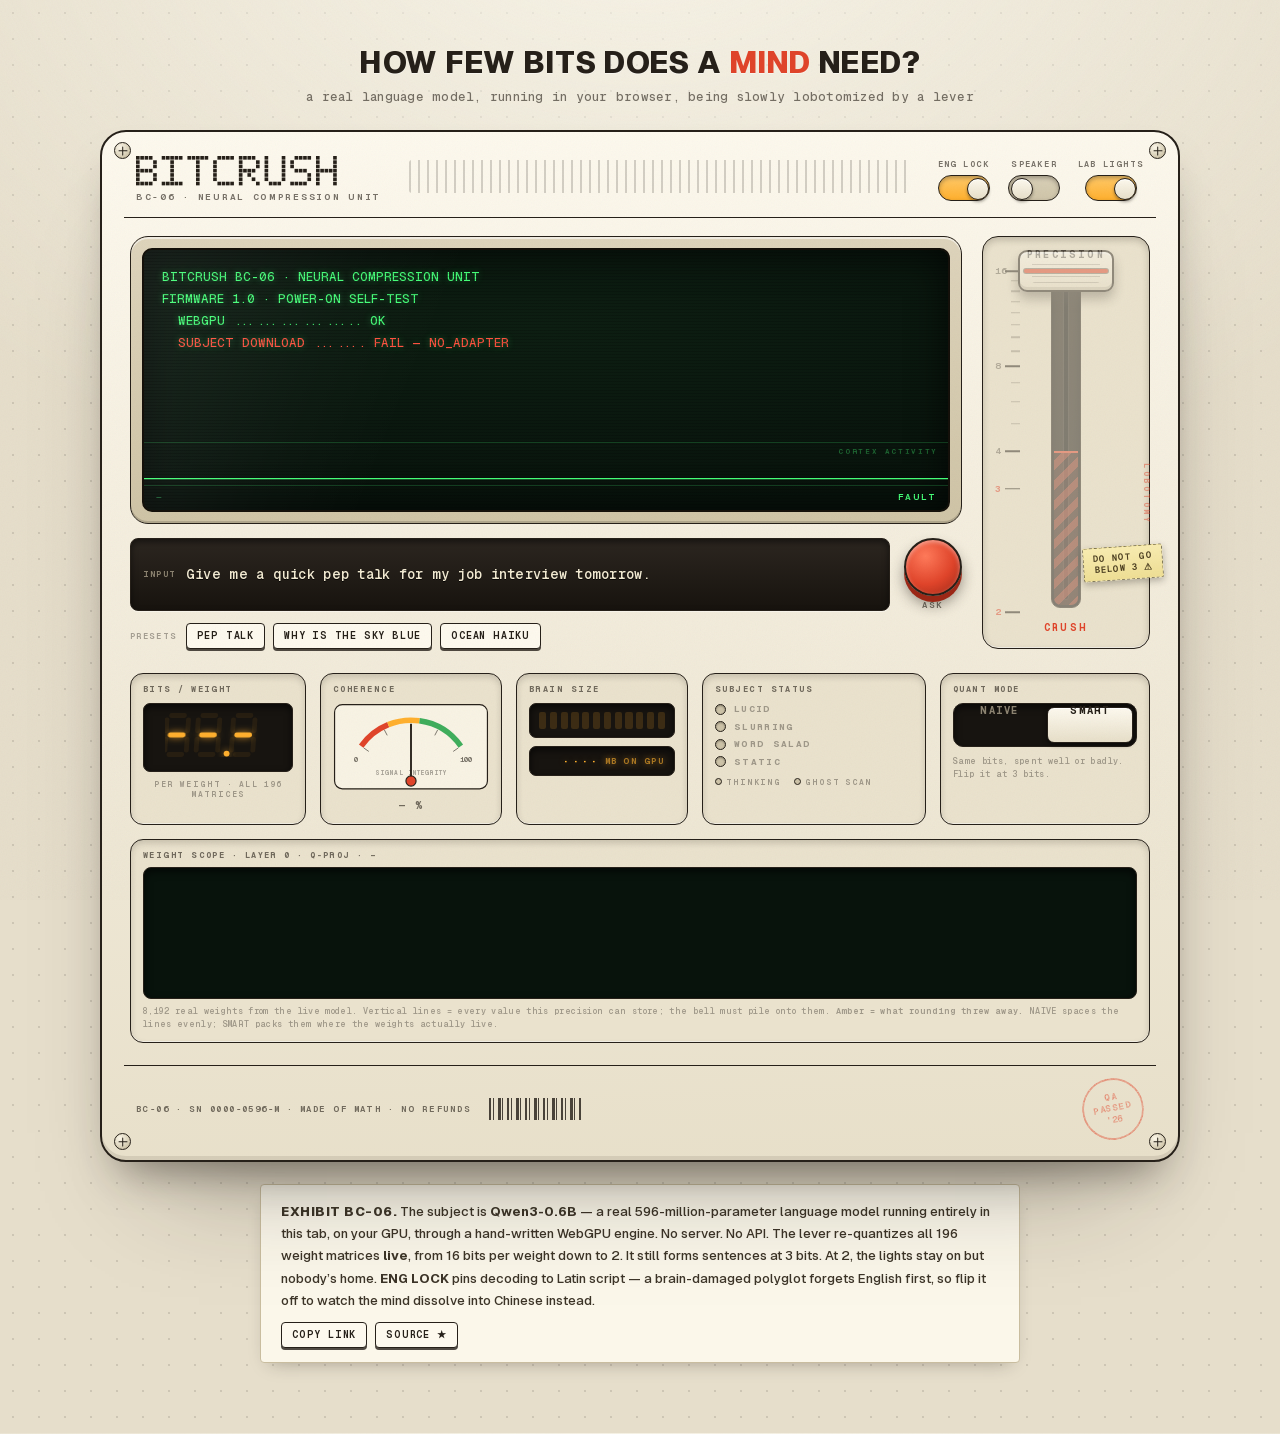
==== commit 46be3a7e: "ENG LOCK, English-anchored system prompt, drag-selection fix - system message in the chat template a" ====
--- a/web/index.html
+++ b/web/index.html
@@ -10,7 +10,7 @@
 <meta property="og:type" content="website" />
 <meta name="theme-color" content="#e6decb" />
 <link rel="icon" href="data:image/svg+xml,%3Csvg xmlns='http://www.w3.org/2000/svg' viewBox='0 0 7 9'%3E%3Crect width='7' height='9' fill='%23f5efe0'/%3E%3Cg fill='%23262019'%3E%3Crect x='1' y='1' width='4' height='1'/%3E%3Crect x='1' y='2' width='1' height='1'/%3E%3Crect x='5' y='2' width='1' height='1'/%3E%3Crect x='1' y='3' width='1' height='1'/%3E%3Crect x='5' y='3' width='1' height='1'/%3E%3Crect x='1' y='4' width='4' height='1'/%3E%3Crect x='1' y='5' width='1' height='1'/%3E%3Crect x='5' y='5' width='1' height='1'/%3E%3Crect x='1' y='6' width='1' height='1'/%3E%3Crect x='5' y='6' width='1' height='1'/%3E%3Crect x='1' y='7' width='3' height='1'/%3E%3C/g%3E%3Crect x='4' y='7' width='1' height='1' fill='%23e0442a'/%3E%3C/svg%3E" />
-<link rel="stylesheet" href="./machine.css?v=2" />
+<link rel="stylesheet" href="./machine.css?v=3" />
 </head>
 <body>
 <a class="skip" href="#lever">skip to the lever</a>
@@ -35,6 +35,10 @@
       </div>
       <div class="vents" aria-hidden="true"></div>
       <div class="top-switches">
+        <div class="switch-unit">
+          <span>ENG LOCK</span>
+          <button class="rocker" id="swLock" aria-pressed="true" aria-label="English lock: bans non-Latin tokens at decode time"></button>
+        </div>
         <div class="switch-unit">
           <span>SPEAKER</span>
           <button class="rocker" id="swSound" aria-pressed="false" aria-label="Speaker on/off"></button>
@@ -174,7 +178,7 @@
 
   <!-- museum placard -->
   <aside class="placard">
-    <p><strong>EXHIBIT BC-06.</strong> The subject is <em>Qwen3-0.6B</em> — a real 596-million-parameter language model running entirely in this tab, on your GPU, through a hand-written WebGPU engine. No server. No API. The lever re-quantizes all 196 weight matrices <em>live</em>, from 16 bits per weight down to 2. It still forms sentences at 3 bits. At 2, the lights stay on but nobody’s home.</p>
+    <p><strong>EXHIBIT BC-06.</strong> The subject is <em>Qwen3-0.6B</em> — a real 596-million-parameter language model running entirely in this tab, on your GPU, through a hand-written WebGPU engine. No server. No API. The lever re-quantizes all 196 weight matrices <em>live</em>, from 16 bits per weight down to 2. It still forms sentences at 3 bits. At 2, the lights stay on but nobody’s home. <em>ENG&nbsp;LOCK</em> pins decoding to Latin script — a brain-damaged polyglot forgets English first, so flip it off to watch the mind dissolve into Chinese instead.</p>
     <div class="pl-actions">
       <button class="chip" id="copyLink">COPY LINK</button>
       <a class="chip" href="https://github.com/blazingphoenix7/bitcrush" id="srcLink" target="_blank" rel="noreferrer">SOURCE ★</a>
@@ -185,6 +189,6 @@
 
 <div class="sr-live" aria-live="polite" id="srLive"></div>
 <noscript><p style="text-align:center;font-family:monospace">BC-06 requires JavaScript (and WebGPU).</p></noscript>
-<script type="module" src="./machine.mjs?v=8"></script>
+<script type="module" src="./machine.mjs?v=9"></script>
 </body>
 </html>
--- a/web/machine.css
+++ b/web/machine.css
@@ -105,6 +105,7 @@
 /* ═══ THE DEVICE ═══════════════════════════════════════════════════════════ */
 .device {
   position: relative;
+  user-select: none;                /* chrome is hardware, not prose — only the CRT text + input stay copyable */
   width: min(1080px, 100%);
   background: linear-gradient(178deg, var(--shell-hi) 0%, var(--shell) 34%, var(--shell-lo) 100%);
   border: 2px solid var(--ink);
@@ -221,6 +222,7 @@
 
 .crt-inner {
   position: relative; z-index: 1; flex: 1;
+  user-select: text;                /* the subject's words are copyable */
   padding: 16px 18px 8px;
   font: 500 14.5px/1.65 var(--mono);
   color: var(--phos);
@@ -274,7 +276,7 @@
 }
 .tape-input .tp-label { font: 700 8.5px var(--mono); color: #8d8471; letter-spacing: .14em; margin-right: 10px; user-select: none; }
 .tape-input input {
-  flex: 1; background: none; border: 0; outline: 0;
+  flex: 1; background: none; border: 0; outline: 0; user-select: text;
   font: 600 13.5px var(--mono); letter-spacing: .02em;
   color: #f2ead2; text-shadow: 0 1px 0 rgba(0, 0, 0, .8);
   padding: 12px 8px 12px 0; min-width: 0;
@@ -510,6 +512,9 @@
 .placard em { font-style: normal; font-weight: 700; }
 .placard .pl-actions { display: flex; gap: 8px; align-items: center; margin-top: 10px; flex-wrap: wrap; }
 .placard .pl-perf { font: 600 10px var(--mono); color: var(--ink-faint); letter-spacing: .05em; margin-left: auto; }
+
+/* while a lever drag is live, nothing on the page may select */
+body.dragging, body.dragging * { user-select: none !important; cursor: grabbing !important; }
 
 /* ── focus / motion / responsive ──────────────────────────────────────────── */
 :is(button, input, .lever, a):focus-visible { outline: 3px dashed var(--red); outline-offset: 3px; border-radius: 4px; }
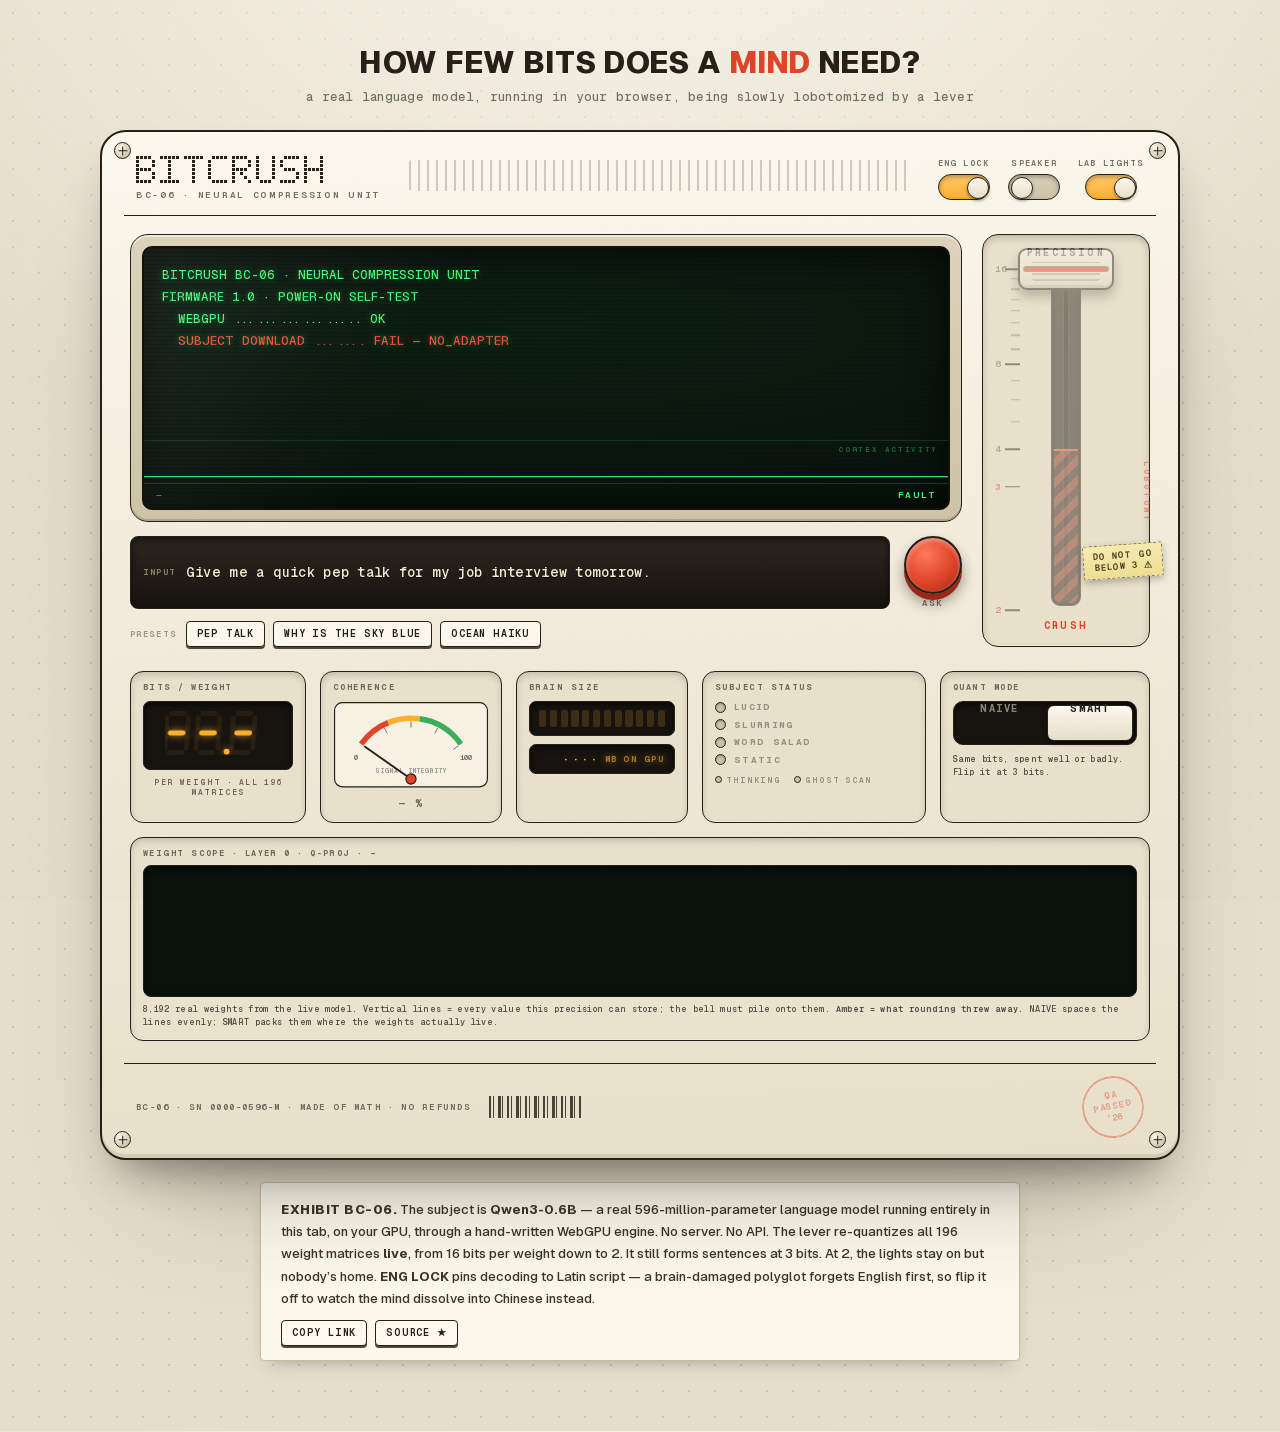
==== commit 15269587: "Pixel + responsiveness obsession pass Visual: - pixel wordmark renders 1:1 with its bitmap grid (28p" ====
--- a/web/index.html
+++ b/web/index.html
@@ -10,7 +10,7 @@
 <meta property="og:type" content="website" />
 <meta name="theme-color" content="#e6decb" />
 <link rel="icon" href="data:image/svg+xml,%3Csvg xmlns='http://www.w3.org/2000/svg' viewBox='0 0 7 9'%3E%3Crect width='7' height='9' fill='%23f5efe0'/%3E%3Cg fill='%23262019'%3E%3Crect x='1' y='1' width='4' height='1'/%3E%3Crect x='1' y='2' width='1' height='1'/%3E%3Crect x='5' y='2' width='1' height='1'/%3E%3Crect x='1' y='3' width='1' height='1'/%3E%3Crect x='5' y='3' width='1' height='1'/%3E%3Crect x='1' y='4' width='4' height='1'/%3E%3Crect x='1' y='5' width='1' height='1'/%3E%3Crect x='5' y='5' width='1' height='1'/%3E%3Crect x='1' y='6' width='1' height='1'/%3E%3Crect x='5' y='6' width='1' height='1'/%3E%3Crect x='1' y='7' width='3' height='1'/%3E%3C/g%3E%3Crect x='4' y='7' width='1' height='1' fill='%23e0442a'/%3E%3C/svg%3E" />
-<link rel="stylesheet" href="./machine.css?v=3" />
+<link rel="stylesheet" href="./machine.css?v=4" />
 </head>
 <body>
 <a class="skip" href="#lever">skip to the lever</a>
@@ -124,7 +124,7 @@
           <text class="vu-num" x="30" y="76" text-anchor="middle">0</text>
           <text class="vu-num" x="170" y="76" text-anchor="middle">100</text>
           <text class="vu-title" x="100" y="92" text-anchor="middle">SIGNAL INTEGRITY</text>
-          <g id="needle" style="transform-origin: 100px 100px;">
+          <g id="needle" style="transform-origin: 100px 100px; transform: rotate(-55deg);">
             <line x1="100" y1="100" x2="100" y2="27"></line>
             <circle class="counter" cx="100" cy="100" r="6.5"></circle>
           </g>
@@ -189,6 +189,6 @@
 
 <div class="sr-live" aria-live="polite" id="srLive"></div>
 <noscript><p style="text-align:center;font-family:monospace">BC-06 requires JavaScript (and WebGPU).</p></noscript>
-<script type="module" src="./machine.mjs?v=9"></script>
+<script type="module" src="./machine.mjs?v=10"></script>
 </body>
 </html>
--- a/web/machine.css
+++ b/web/machine.css
@@ -19,8 +19,9 @@
   --shell-lo: #e7dfc9;
   --recess: #eae2cd;        /* milled control wells */
   --ink: #262019;           /* silkscreen */
+  --ink-mid: rgba(38, 32, 25, .76);   /* small-but-must-read captions */
   --ink-soft: rgba(38, 32, 25, .62);
-  --ink-faint: rgba(38, 32, 25, .38);
+  --ink-faint: rgba(38, 32, 25, .42); /* decorative labels only — never sentences */
 
   /* lights + signals */
   --red: #e0442a;           /* cherry — danger, stamps, arcade button */
@@ -106,6 +107,7 @@
 .device {
   position: relative;
   user-select: none;                /* chrome is hardware, not prose — only the CRT text + input stay copyable */
+  -webkit-tap-highlight-color: transparent;
   width: min(1080px, 100%);
   background: linear-gradient(178deg, var(--shell-hi) 0%, var(--shell) 34%, var(--shell-lo) 100%);
   border: 2px solid var(--ink);
@@ -134,6 +136,7 @@
   cursor: pointer; padding: 0; transition: transform .45s cubic-bezier(.2, 1.4, .4, 1);
   z-index: 4;
 }
+.screw:hover { filter: brightness(1.12); }
 .screw::before, .screw::after {
   content: ""; position: absolute; left: 50%; top: 50%; background: var(--ink); border-radius: 1px;
 }
@@ -148,7 +151,7 @@
   padding: 4px 12px 14px; border-bottom: var(--line);
 }
 .brand { display: flex; flex-direction: column; gap: 5px; min-width: 0; }
-.pixelmark-svg { height: 30px; width: auto; display: block; }
+.pixelmark-svg { height: 28px; width: auto; display: block; }  /* 1:1 with the 28px viewBox — integer pixels, zero blur */
 .pxl { fill: var(--ink); }
 .pxl.dead { fill: transparent; }
 .pxl.hot { fill: var(--red); }
@@ -180,6 +183,7 @@
 }
 .rocker[aria-pressed="true"] { background: linear-gradient(180deg, #ffca6a, var(--amber)); }
 .rocker[aria-pressed="true"]::after { left: 28px; }
+.rocker:hover::after { filter: brightness(1.08); }
 .rocker:active::after { transform: scale(.92); }
 
 /* ── main row: CRT + lever ────────────────────────────────────────────────── */
@@ -204,9 +208,9 @@
   content: ""; position: absolute; inset: 0; z-index: 3; pointer-events: none;
   background: linear-gradient(112deg, rgba(255, 255, 255, .075) 0%, rgba(255, 255, 255, .02) 24%, transparent 36%);
 }
-.crt::after { /* scanlines — static */
+.crt::after { /* scanlines — static; 4px period lands on integer device px at 1x/1.5x/2x/2.5x DPR */
   content: ""; position: absolute; inset: 0; z-index: 3; pointer-events: none;
-  background: repeating-linear-gradient(0deg, transparent 0 2px, rgba(0, 0, 0, .16) 2px 3px);
+  background: repeating-linear-gradient(0deg, transparent 0 3px, rgba(0, 0, 0, .15) 3px 4px);
 }
 .crt.flicker .crt-inner { animation: flick .14s steps(2) infinite; }
 @keyframes flick { 50% { opacity: .93; } }
@@ -232,7 +236,7 @@
 }
 .bootlog { white-space: pre-wrap; word-break: break-word; font-size: 12.5px; line-height: 1.75; }
 .bootlog .ok { color: var(--phos); } .bootlog .fail { color: #ff5340; }
-.chat .q { color: var(--phos-dim); text-shadow: none; font-size: 12.5px; margin-bottom: 8px; }
+.chat .q { color: rgba(69, 255, 120, .62); text-shadow: none; font-size: 12.5px; margin-bottom: 8px; }
 .chat .ans { white-space: pre-wrap; word-break: break-word; }
 .chat .tok { transition: color .25s ease; }
 
@@ -252,7 +256,7 @@
   padding: 4px 8px; border-radius: 3px;
   box-shadow: 0 0 14px rgba(69, 255, 120, .3);
 }
-.ghostline { margin-top: 10px; font-size: 10.5px; letter-spacing: .05em; color: var(--phos-dim); text-shadow: none; }
+.ghostline { margin-top: 10px; font-size: 10.5px; letter-spacing: .05em; color: rgba(69, 255, 120, .56); text-shadow: none; }
 .ghostline b { color: var(--amber); font-weight: 700; }
 
 .ekg-wrap { position: relative; z-index: 1; border-top: 1px solid rgba(69, 255, 120, .18); }
@@ -262,7 +266,7 @@
   position: relative; z-index: 1;
   display: flex; justify-content: space-between; gap: 10px;
   padding: 5px 12px 7px; border-top: 1px solid rgba(69, 255, 120, .18);
-  font: 700 9.5px var(--mono); letter-spacing: .12em; color: var(--phos-dim);
+  font: 700 9.5px var(--mono); letter-spacing: .12em; color: rgba(69, 255, 120, .52);
 }
 .statusline .st-state { color: var(--phos); }
 
@@ -290,6 +294,7 @@
   box-shadow: 0 6px 0 var(--red-deep), 0 9px 14px rgba(38, 32, 25, .45), inset 0 2px 4px rgba(255, 255, 255, .45);
   transition: transform .06s ease, box-shadow .06s ease;
 }
+.arcade:hover { filter: brightness(1.06); }
 .arcade:active, .arcade.pressed {
   transform: translateY(5px);
   box-shadow: 0 1px 0 var(--red-deep), 0 3px 6px rgba(38, 32, 25, .4), inset 0 2px 4px rgba(255, 255, 255, .35);
@@ -371,7 +376,16 @@
   content: ""; position: absolute; left: 4px; right: 4px; top: 50%; height: 4px; transform: translateY(-50%);
   background: var(--red); border-radius: 2px; box-shadow: 0 0 0 1px rgba(38, 32, 25, .55);
 }
+.lever:not(.locked):hover .cap {
+  box-shadow: 0 9px 16px rgba(38, 32, 25, .55), 0 0 0 5px rgba(224, 68, 42, .12), inset 0 2px 0 #fff, inset 0 -3px 0 rgba(38, 32, 25, .16);
+}
 .lever.grabbing .cap { width: 100px; height: 46px; }
+/* the first-visit dare: a slow red ring pulse on the cap until it's touched */
+.cap.beckon { animation: beckon 1.5s ease-in-out 3; }
+@keyframes beckon {
+  0%, 100% { box-shadow: 0 7px 12px rgba(38, 32, 25, .5), inset 0 2px 0 #fff, inset 0 -3px 0 rgba(38, 32, 25, .16); }
+  50% { box-shadow: 0 7px 12px rgba(38, 32, 25, .5), 0 0 0 9px rgba(224, 68, 42, .3), inset 0 2px 0 #fff, inset 0 -3px 0 rgba(38, 32, 25, .16); }
+}
 
 /* the dare */
 .tape {
@@ -410,7 +424,7 @@
 .seg.on { opacity: 1; filter: drop-shadow(0 0 4px rgba(255, 176, 46, .75)); }
 .lcd.small { padding: 6px 10px; font: 700 13px var(--mono); color: var(--amber); letter-spacing: .1em; text-shadow: 0 0 6px rgba(255, 176, 46, .5); justify-content: flex-end; }
 .lcd.small small { font-size: 9px; color: rgba(255, 176, 46, .6); margin-left: 5px; letter-spacing: .14em; }
-.m-bits .sub-lab { font: 700 8px var(--mono); letter-spacing: .14em; color: var(--ink-faint); text-align: center; }
+.m-bits .sub-lab { font: 700 8px var(--mono); letter-spacing: .14em; color: var(--ink-soft); text-align: center; }
 
 /* VU */
 .vusvg { width: 100%; height: auto; display: block; }
@@ -461,7 +475,7 @@
 }
 .bigswitch[data-mode="smart"] .paddle { left: calc(50% + 2px); }
 .bigswitch[data-mode="naive"] .s-naive, .bigswitch[data-mode="smart"] .s-smart { color: var(--ink); }
-.micro { font: 600 8.5px/1.5 var(--mono); letter-spacing: .04em; color: var(--ink-faint); }
+.micro { font: 600 8.5px/1.5 var(--mono); letter-spacing: .04em; color: var(--ink-mid); }
 
 /* scope */
 .m-scope { gap: 6px; }
@@ -497,6 +511,7 @@
   transition: transform .6s cubic-bezier(.2, 1.3, .4, 1);
   mask-image: var(--grain); mask-size: 130px; /* inky stamp texture */
 }
+.stamp:hover { opacity: 1; }
 
 /* ── placard ──────────────────────────────────────────────────────────────── */
 .placard {
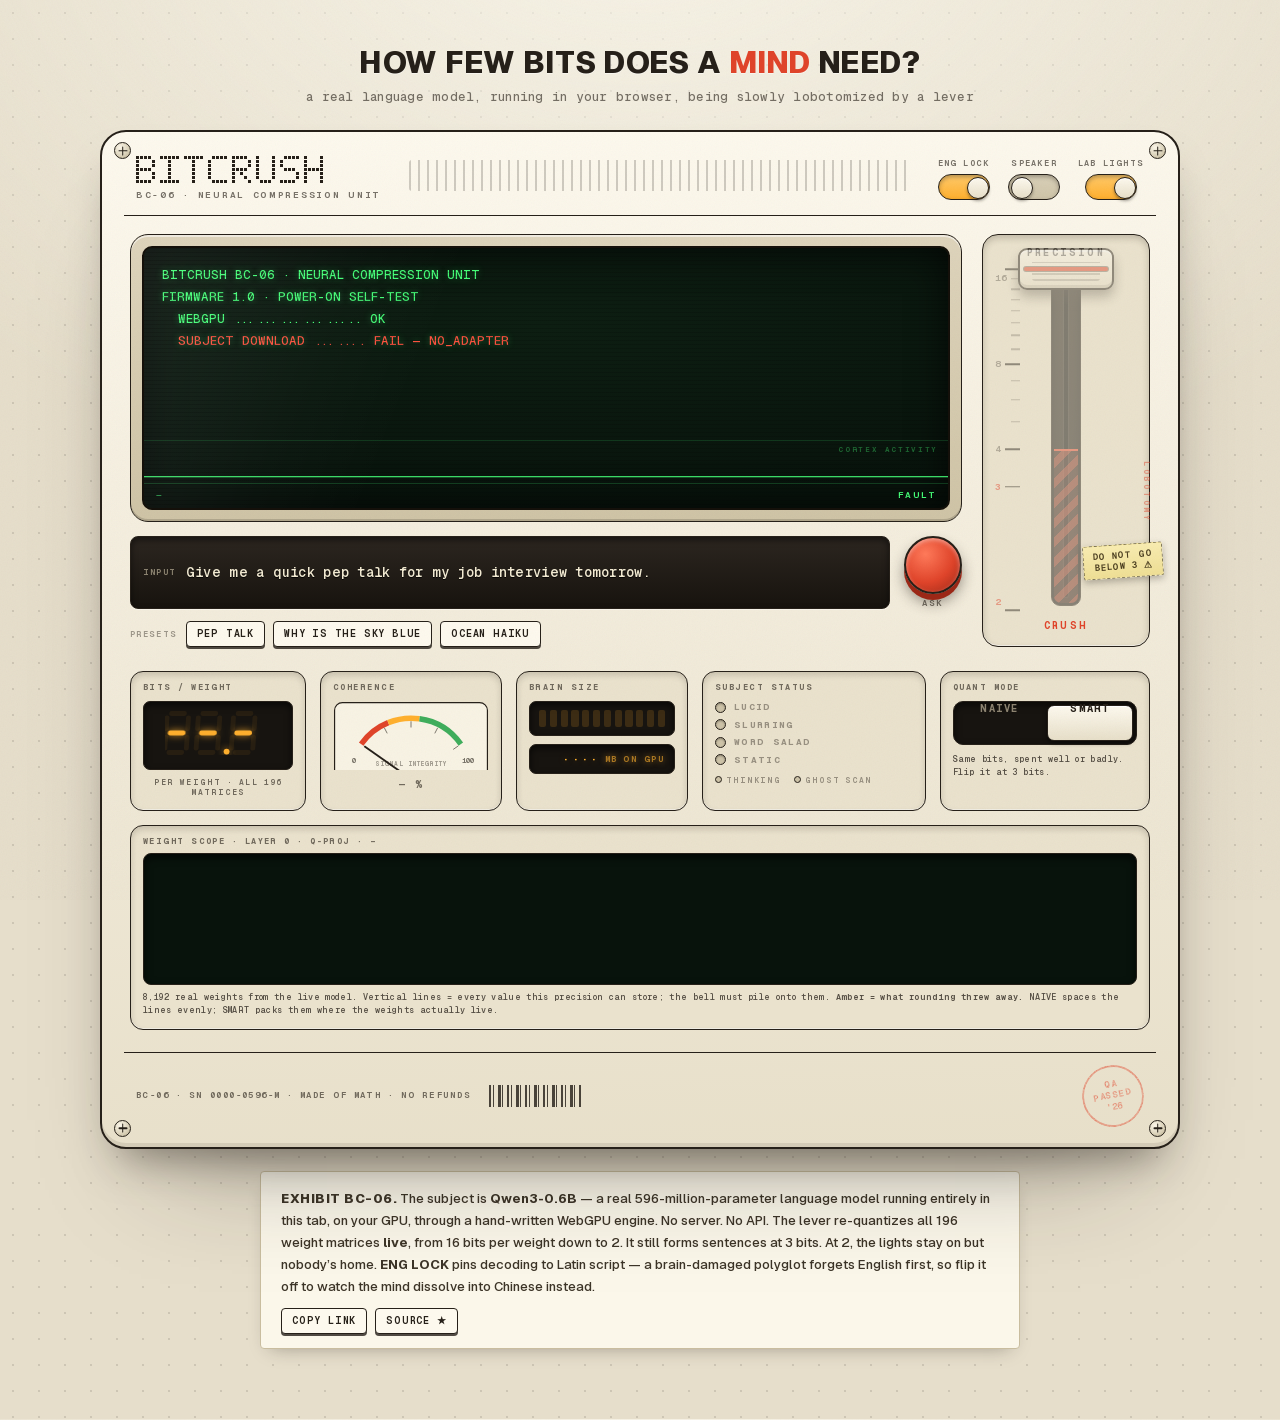
==== commit 024ef12b: "Design QA pass with actual eyes: VU meter, mobile lever, scale clamps Added a ?nomodel layout-QA mod" ====
--- a/web/index.html
+++ b/web/index.html
@@ -10,7 +10,7 @@
 <meta property="og:type" content="website" />
 <meta name="theme-color" content="#e6decb" />
 <link rel="icon" href="data:image/svg+xml,%3Csvg xmlns='http://www.w3.org/2000/svg' viewBox='0 0 7 9'%3E%3Crect width='7' height='9' fill='%23f5efe0'/%3E%3Cg fill='%23262019'%3E%3Crect x='1' y='1' width='4' height='1'/%3E%3Crect x='1' y='2' width='1' height='1'/%3E%3Crect x='5' y='2' width='1' height='1'/%3E%3Crect x='1' y='3' width='1' height='1'/%3E%3Crect x='5' y='3' width='1' height='1'/%3E%3Crect x='1' y='4' width='4' height='1'/%3E%3Crect x='1' y='5' width='1' height='1'/%3E%3Crect x='5' y='5' width='1' height='1'/%3E%3Crect x='1' y='6' width='1' height='1'/%3E%3Crect x='5' y='6' width='1' height='1'/%3E%3Crect x='1' y='7' width='3' height='1'/%3E%3C/g%3E%3Crect x='4' y='7' width='1' height='1' fill='%23e0442a'/%3E%3C/svg%3E" />
-<link rel="stylesheet" href="./machine.css?v=4" />
+<link rel="stylesheet" href="./machine.css?v=5" />
 </head>
 <body>
 <a class="skip" href="#lever">skip to the lever</a>
@@ -111,8 +111,9 @@
 
       <div class="module m-vu">
         <label>COHERENCE</label>
-        <svg class="vusvg" viewBox="0 0 200 112" aria-hidden="true">
-          <rect class="vu-face" x="2" y="2" width="196" height="108" rx="10"></rect>
+        <!-- pivot lives at y=100, below the 88-tall viewBox — cropped like a real VU movement -->
+        <svg class="vusvg" viewBox="0 0 200 88" aria-hidden="true">
+          <rect class="vu-face" x="2" y="2" width="196" height="120" rx="10"></rect>
           <path class="vu-arc red"   d="M36.1 55.3 A78 78 0 0 1 70.8 27.7"></path>
           <path class="vu-arc amb"   d="M70.8 27.7 A78 78 0 0 1 110.9 22.8"></path>
           <path class="vu-arc green" d="M110.9 22.8 A78 78 0 0 1 163.9 55.3"></path>
@@ -121,9 +122,9 @@
           <line class="vu-tick" x1="100" y1="34" x2="100" y2="26"></line>
           <line class="vu-tick" x1="130.5" y1="41.5" x2="134.2" y2="34.4"></line>
           <line class="vu-tick" x1="154.1" y1="62.1" x2="160.6" y2="57.6"></line>
-          <text class="vu-num" x="30" y="76" text-anchor="middle">0</text>
-          <text class="vu-num" x="170" y="76" text-anchor="middle">100</text>
-          <text class="vu-title" x="100" y="92" text-anchor="middle">SIGNAL INTEGRITY</text>
+          <text class="vu-num" x="27" y="80" text-anchor="middle">0</text>
+          <text class="vu-num" x="173" y="80" text-anchor="middle">100</text>
+          <text class="vu-title" x="100" y="83" text-anchor="middle">SIGNAL INTEGRITY</text>
           <g id="needle" style="transform-origin: 100px 100px; transform: rotate(-55deg);">
             <line x1="100" y1="100" x2="100" y2="27"></line>
             <circle class="counter" cx="100" cy="100" r="6.5"></circle>
@@ -189,6 +190,6 @@
 
 <div class="sr-live" aria-live="polite" id="srLive"></div>
 <noscript><p style="text-align:center;font-family:monospace">BC-06 requires JavaScript (and WebGPU).</p></noscript>
-<script type="module" src="./machine.mjs?v=10"></script>
+<script type="module" src="./machine.mjs?v=12"></script>
 </body>
 </html>
--- a/web/machine.css
+++ b/web/machine.css
@@ -544,21 +544,24 @@
   .plate-top { flex-wrap: wrap; gap: 12px; }
   .vents { display: none; }
 
-  /* the lever lies down */
-  .lever-unit { flex-direction: row; align-items: center; gap: 4px; padding: 10px 12px; }
-  .lever { min-height: 84px; height: 84px; margin: 0 6px; }
-  .lever .scale { inset: auto 0 4px 0; width: auto; height: 26px; }
-  .lever .tick { top: auto; bottom: 10px; left: var(--p); width: 1.5px; height: 8px; transform: translateX(-50%); }
-  .lever .tick.major { bottom: 6px; height: 13px; width: 2px; }
-  .lever .tick-num { top: auto; bottom: -6px; left: var(--p); transform: translateX(-50%); }
-  .lever .slot { top: 50%; bottom: auto; left: 4px; right: 4px; width: auto; height: 30px; transform: translateY(-78%); }
+  /* the lever lies down: labels take the corners, the track takes the full width */
+  .lever-unit { flex-direction: column; align-items: stretch; gap: 4px; padding: 10px 12px 8px; }
+  .lu-lab { align-self: flex-start; }
+  .lu-lab.crush { align-self: flex-end; }
+  .lever { min-height: 96px; height: 96px; margin: 0; }
+  .lever .scale { inset: auto 0 0 0; width: auto; height: 30px; }
+  .lever .tick { top: auto; bottom: 16px; left: var(--p); width: 1.5px; height: 8px; transform: translateX(-50%); }
+  .lever .tick.major { bottom: 14px; height: 12px; width: 2px; }
+  .lever .tick-num { top: auto; bottom: -2px; left: var(--p); transform: translateX(-50%); }
+  /* horizontal track: slot center and cap center are BOTH y=31 — aligned by construction */
+  .lever .slot { top: 16px; bottom: auto; left: 2px; right: 2px; width: auto; height: 30px; transform: none; }
   .lever .slot::before { left: 8px; right: 8px; top: 50%; bottom: auto; width: auto; height: 4px; transform: translateY(-50%); }
   .lever .redzone { top: 2px; bottom: 2px; left: var(--rz); right: 2px; border-top: 0; border-left: 2px solid var(--red); border-radius: 0 7px 7px 0; }
-  .lever .rz-lab { writing-mode: horizontal-tb; right: 2px; top: -12px; letter-spacing: .18em; }
-  .lever .cap { top: 50%; left: var(--p); transform: translate(-50%, -78%); width: 46px; height: 62px; }
+  .lever .rz-lab { display: none; }               /* the hatching + red numerals carry it on small screens */
+  .lever .cap { top: 31px; left: var(--p); transform: translate(-50%, -50%); width: 46px; height: 58px; }
   .lever .cap::before { inset: 10px 8px; background: repeating-linear-gradient(90deg, rgba(38,32,25,.28) 0 1.5px, transparent 1.5px 6px); }
   .lever .cap::after { left: 50%; right: auto; top: 5px; bottom: 5px; width: 4px; height: auto; transform: translateX(-50%); }
-  .tape { right: 8px; bottom: auto; top: -14px; }
+  .tape { right: 6px; bottom: auto; top: -10px; }
 
   .deck { grid-template-columns: 1fr 1fr; }
   .m-scope { grid-column: 1 / -1; }
